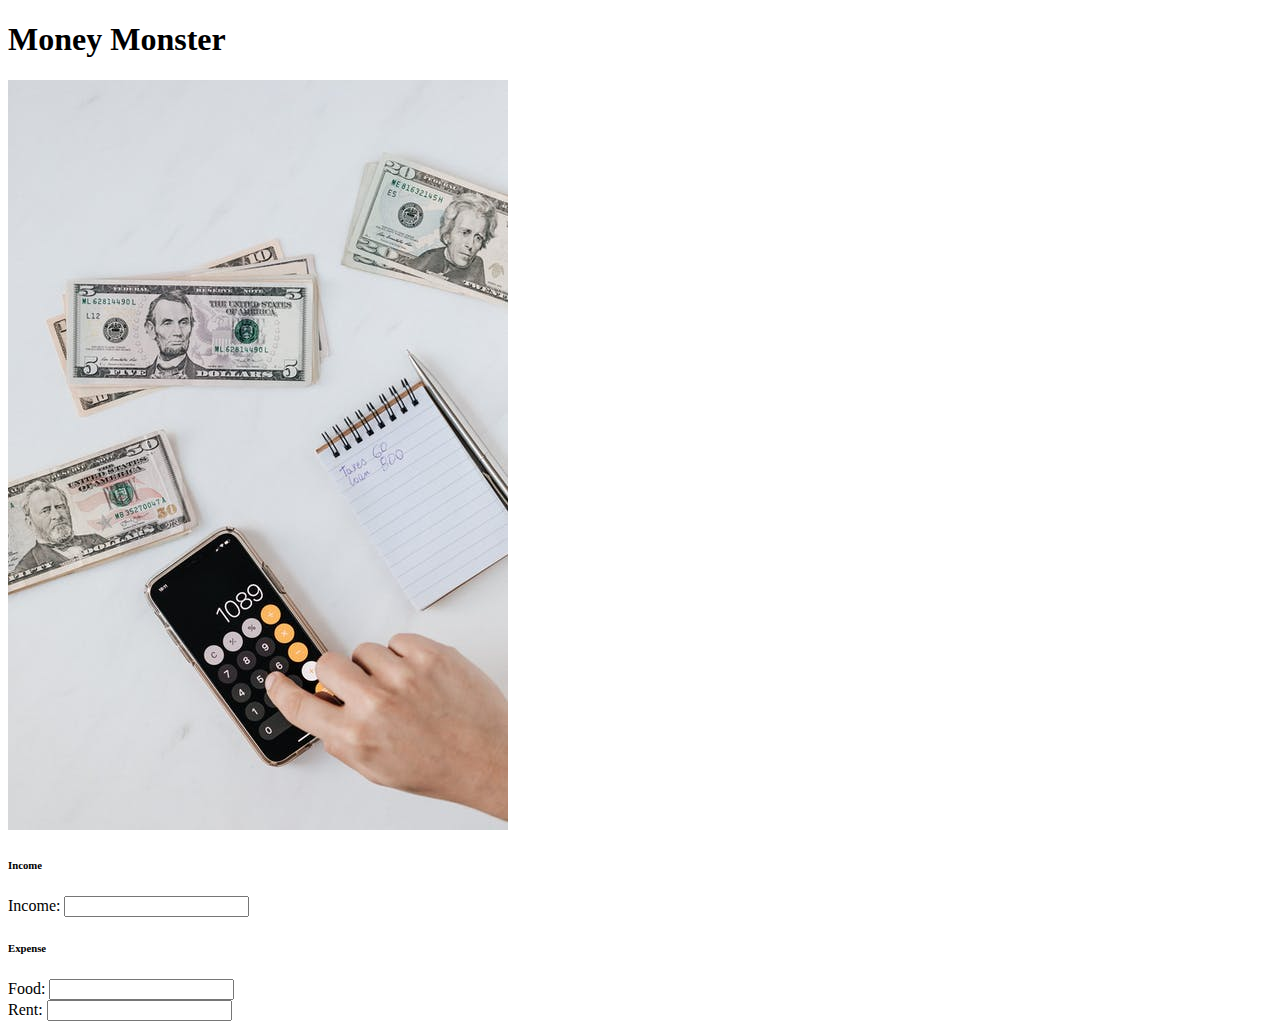
==== index.html @ dae71b56 "using vanila css from start" ====
<!DOCTYPE html>
<html lang="en">
<head>
    <meta charset="UTF-8">
    <meta http-equiv="X-UA-Compatible" content="IE=edge">
    <meta name="viewport" content="width=device-width, initial-scale=1.0">
    <title>Money Monster</title>
    <!-- Tailwind CSS  -->
    <script src="./css/style.css"></script>
</head>
<body>
    <!-- Header Title  -->
    <header>
        <h1 id="#headerText">Money Monster</h1>
    </header>
    
    <!-- Main Section  -->
    <main>
        <div class="grid grid-cols-2 ms-35">
            <div id="left-part">
                <img src="./images/given_pic.jpg" alt="" srcset="">
            </div>
            <div class="flex align-center justify-center text-center bg-red-300 ">

                <!-- Income part -->
                <div >
                    <h6 class="text-lg font-semibold">Income</h6>

                    <label class="m-5" for="">Income:</label>
                    <input type="number">

                    <h6 class="text-lg font-semibold my-5">Expense</h6>

                    <!-- Expense Part  -->
                    <label class="" for="">Food:</label>
                    <input type="number"><br>

                    <label class="" for="">Rent:</label>
                    <input type="number">
                </div>

                
                <div>
                    
                </div>
            </div>
        </div>
    </main>
</body>
</html>
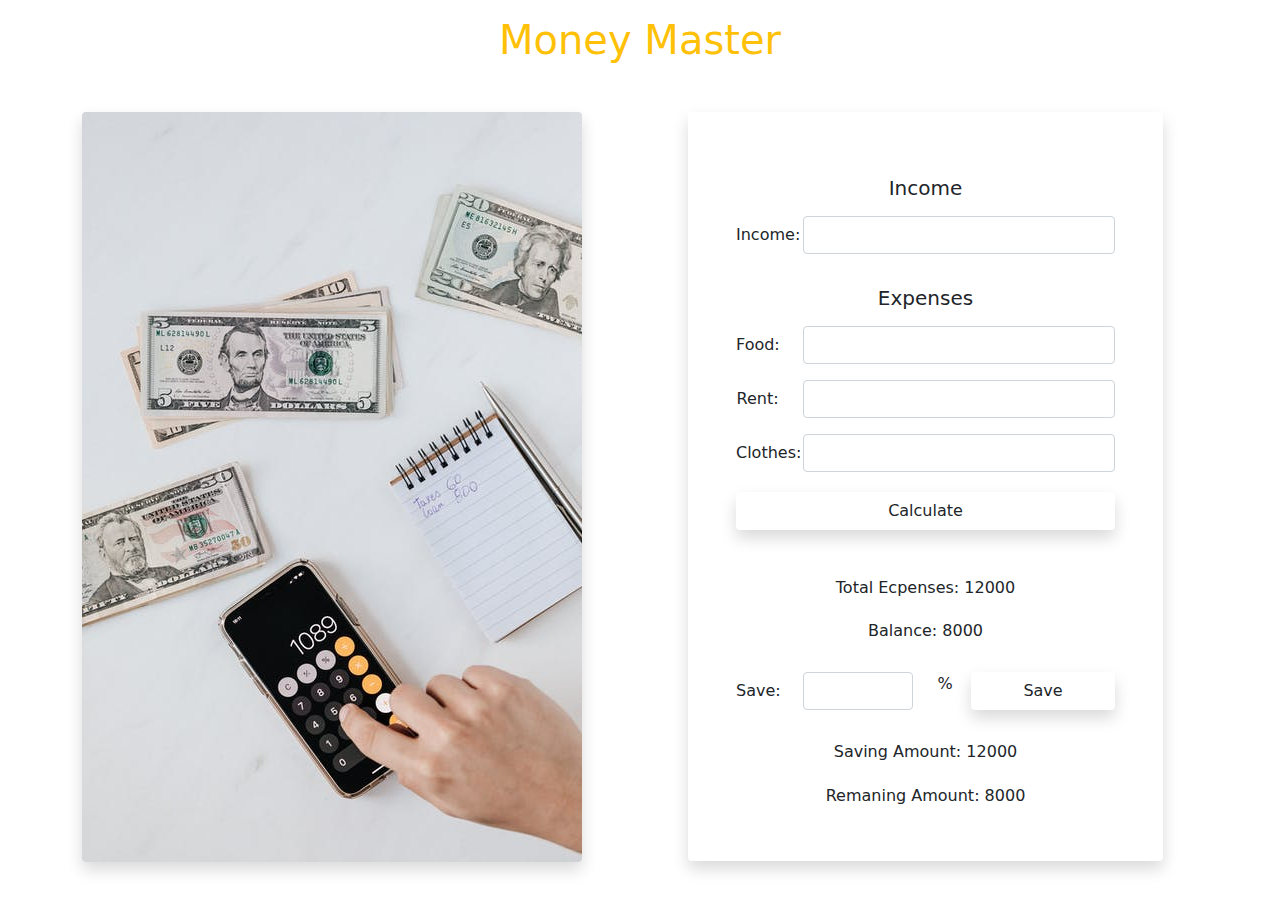
==== commit c0e60b17: "total and balance calculation done!" ====
--- a/index.html
+++ b/index.html
@@ -4,47 +4,84 @@
     <meta charset="UTF-8">
     <meta http-equiv="X-UA-Compatible" content="IE=edge">
     <meta name="viewport" content="width=device-width, initial-scale=1.0">
-    <title>Money Monster</title>
-    <!-- Tailwind CSS  -->
-    <script src="./css/style.css"></script>
+    <title>Document</title>
+    <!-- Bootstrap Link  -->
+    <link rel="stylesheet" href="./css/bootstrap.css">
 </head>
 <body>
-    <!-- Header Title  -->
     <header>
-        <h1 id="#headerText">Money Monster</h1>
+        <h1 class="text-warning text-center my-3">Money Master</h1>
     </header>
-    
-    <!-- Main Section  -->
-    <main>
-        <div class="grid grid-cols-2 ms-35">
-            <div id="left-part">
-                <img src="./images/given_pic.jpg" alt="" srcset="">
+    <main class="container mt-5">
+
+        <div class="row gap-5">
+            
+            <!-- Left Image  -->
+            <div class="col-md-6">
+                <img class=" rounded shadow" src="./images/given_pic.jpg">
             </div>
-            <div class="flex align-center justify-center text-center bg-red-300 ">
 
-                <!-- Income part -->
-                <div >
-                    <h6 class="text-lg font-semibold">Income</h6>
-
-                    <label class="m-5" for="">Income:</label>
-                    <input type="number">
-
-                    <h6 class="text-lg font-semibold my-5">Expense</h6>
-
-                    <!-- Expense Part  -->
-                    <label class="" for="">Food:</label>
-                    <input type="number"><br>
-
-                    <label class="" for="">Rent:</label>
-                    <input type="number">
+            <!-- Calculation Part  -->
+            <div class="col-md-5 d-flex flex-column justify-content-center text-center p-5 mb-5 rounded shadow">
+                
+                <!-- Income  -->
+                <h5 class="my-3">Income</h5>
+                <div class="mb-3 row">
+                    <label for="income" class="col-sm-2 col-form-label">Income:</label>
+                    <div class="col-sm-10">
+                      <input type="number" class="form-control" id="income">
+                    </div>
                 </div>
 
+                <!-- Expenses  -->
+                <h5 class="my-3">Expenses</h5>
+
+                <div class="mb-3 row">
+                    <label for="food" class="col-sm-2 col-form-label">Food:</label>
+                    <div class="col-sm-10">
+                      <input type="number" class="form-control" id="food">
+                    </div>
+                </div>
+                <div class="mb-3 row">
+                    <label for="rent" class="col-sm-2 col-form-label">Rent:</label>
+                    <div class="col-sm-10">
+                      <input type="number" class="form-control" id="rent">
+                    </div>
+                </div>
+                <div class="mb-3 row">
+                    <label for="clothes" class="col-sm-2 col-form-label">Clothes:</label>
+                    <div class="col-sm-10">
+                      <input type="number" class="form-control" id="clothes">
+                    </div>
+                </div>
+
+                <button id="calculate" class="btn shadow mt-1">Calculate</button>
+
+                <h6 class="mt-5">Total Ecpenses: <span id="total">12000</span></h6>
+                <h6 class="my-3">Balance: <span id="balance">8000</span></h6>
                 
-                <div>
-                    
+                
+                <div class="mb-3 row mt-3">
+                    <label for="clothes" class="col-sm-2 col-form-label">Save:</label>
+                    <div class="col-sm-4">
+                      <input type="number" class="form-control" id="save">
+                    </div>
+                    <div class="col-sm-1">
+                      <span>%</span>
+                    </div>
+                    <div class="col-sm-5">
+                        <button id="save" class="btn shadow form-control" >Save</button>
+                    </div>
                 </div>
+                
+                <h6 class="mt-3">Saving Amount: <span>12000</span></h6>
+                <h6 class="mt-3">Remaning Amount: <span>8000</span></h6>
             </div>
         </div>
     </main>
+    <footer>
+        <!-- JS Flie Link  -->
+        <script src="./js/script.js"></script>
+    </footer>
 </body>
 </html>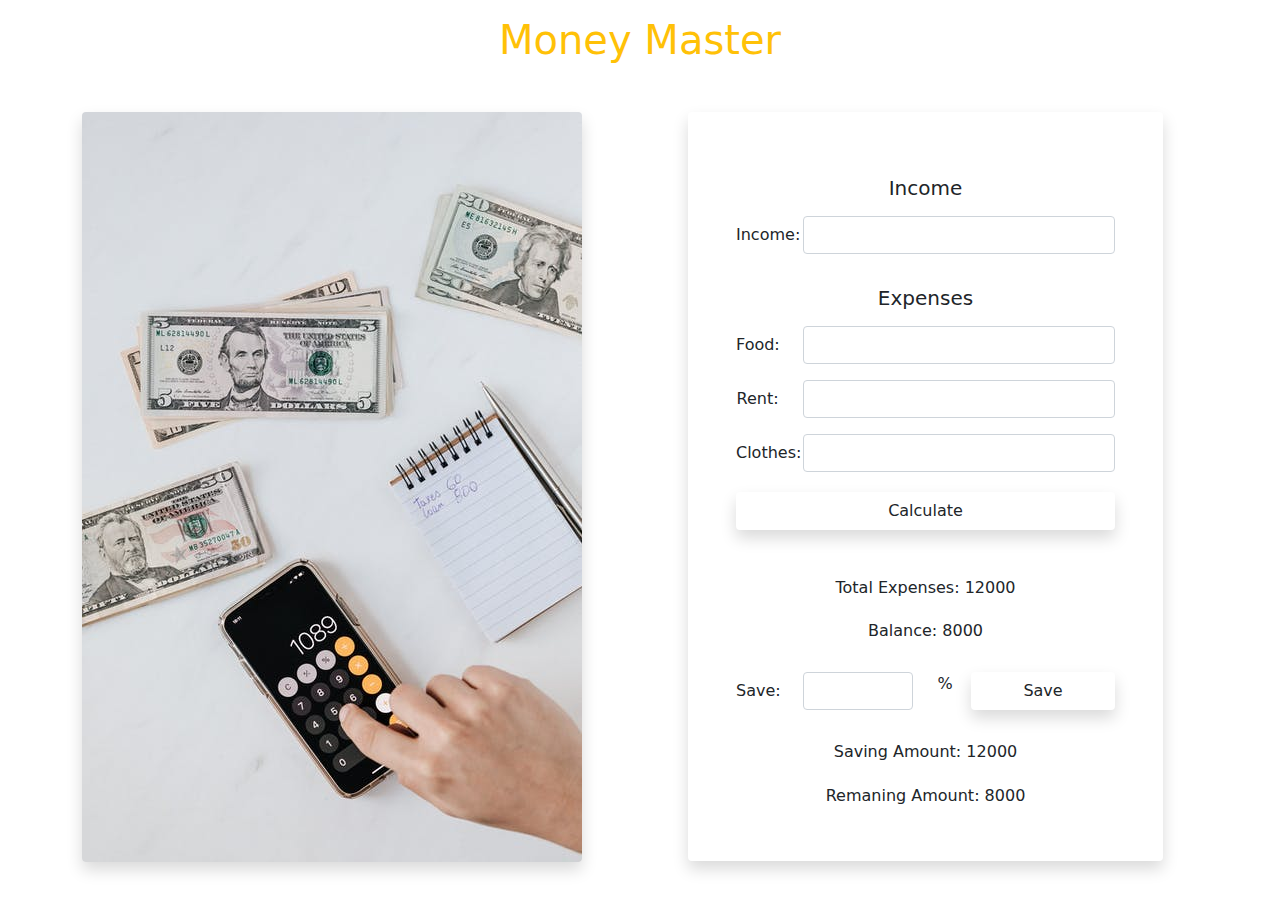
==== commit 519a2a8e: "calculation done and all error solve" ====
--- a/index.html
+++ b/index.html
@@ -57,7 +57,7 @@
 
                 <button id="calculate" class="btn shadow mt-1">Calculate</button>
 
-                <h6 class="mt-5">Total Ecpenses: <span id="total">12000</span></h6>
+                <h6 class="mt-5">Total Expenses: <span id="total">12000</span></h6>
                 <h6 class="my-3">Balance: <span id="balance">8000</span></h6>
                 
                 
@@ -70,12 +70,12 @@
                       <span>%</span>
                     </div>
                     <div class="col-sm-5">
-                        <button id="save" class="btn shadow form-control" >Save</button>
+                        <button id="save-btn" class="btn shadow form-control" >Save</button>
                     </div>
                 </div>
                 
-                <h6 class="mt-3">Saving Amount: <span>12000</span></h6>
-                <h6 class="mt-3">Remaning Amount: <span>8000</span></h6>
+                <h6 class="mt-3">Saving Amount: <span id="savingAmount">12000</span></h6>
+                <h6 class="mt-3">Remaning Amount: <span id="remaningAmount">8000</span></h6>
             </div>
         </div>
     </main>
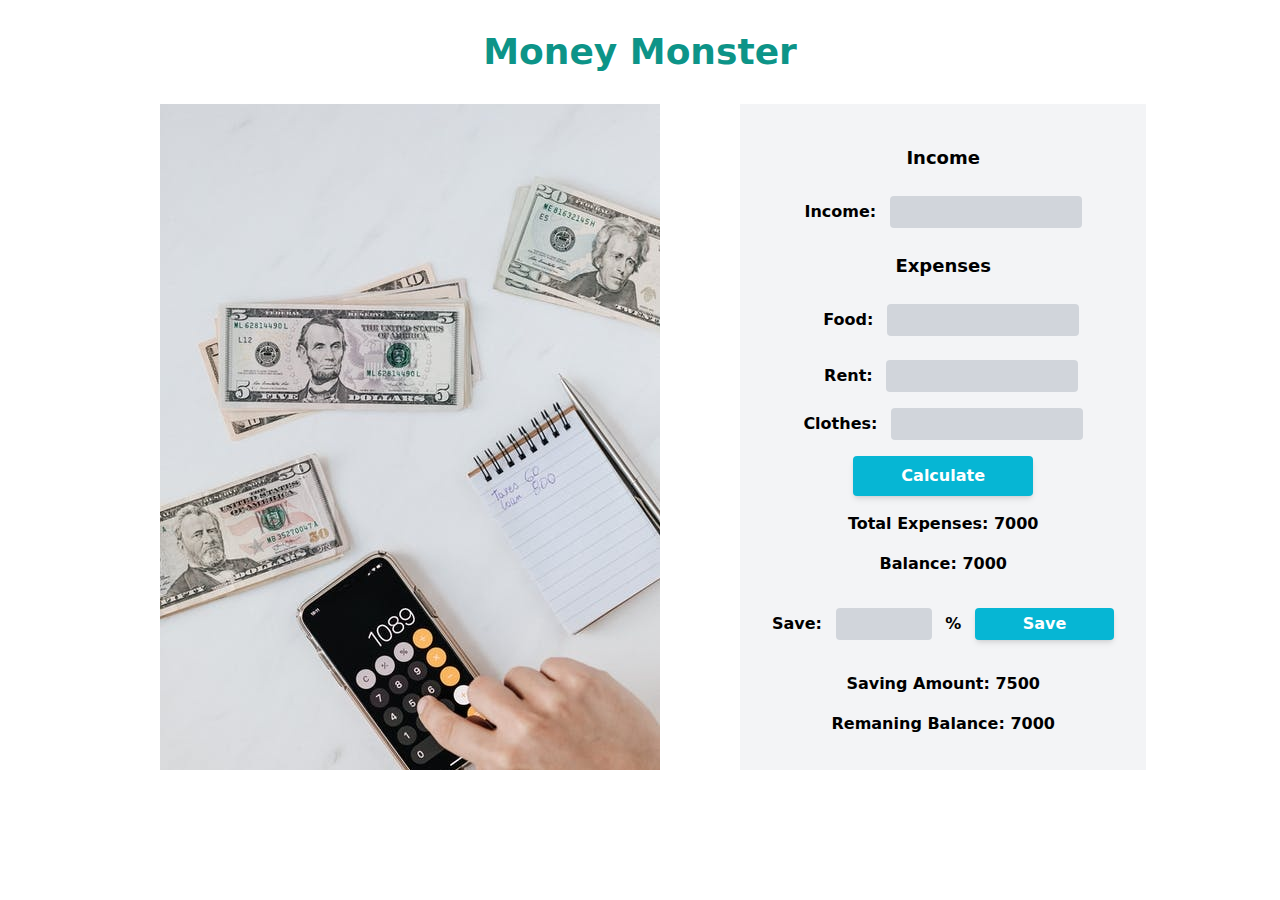
==== commit fffcd871: "all calculation done and bug fixed" ====
--- a/index.html
+++ b/index.html
@@ -5,82 +5,64 @@
     <meta http-equiv="X-UA-Compatible" content="IE=edge">
     <meta name="viewport" content="width=device-width, initial-scale=1.0">
     <title>Document</title>
-    <!-- Bootstrap Link  -->
-    <link rel="stylesheet" href="./css/bootstrap.css">
+    <!-- Tailwind CSS  -->
+    <!-- <script src="https://cdn.tailwindcss.com"></script> -->
+    <script src="./css/tailwind.js"></script>
 </head>
 <body>
     <header>
-        <h1 class="text-warning text-center my-3">Money Master</h1>
+
+        <!-- Header Title  -->
+        <h1 class="text-4xl font-bold text-center text-teal-600 my-8">Money Monster</h1>
     </header>
-    <main class="container mt-5">
 
-        <div class="row gap-5">
-            
-            <!-- Left Image  -->
-            <div class="col-md-6">
-                <img class=" rounded shadow" src="./images/given_pic.jpg">
+    <main class="flex mb-8">
+        <section class="ml-40 mr-20">
+            <img src="./images/given_pic.jpg" alt="">
+        </section>
+        <section class="text-center font-semibold bg-gray-100 px-8 pt-10 pb-4">
+            <h6 class="text-lg font-bold">Income</h6>
+            <div class="my-6">
+                <label for="income">Income:</label>
+                <input type="text" class="px-5 py-1 ml-2 w-48 bg-gray-300 rounded" id="income">
             </div>
 
-            <!-- Calculation Part  -->
-            <div class="col-md-5 d-flex flex-column justify-content-center text-center p-5 mb-5 rounded shadow">
-                
-                <!-- Income  -->
-                <h5 class="my-3">Income</h5>
-                <div class="mb-3 row">
-                    <label for="income" class="col-sm-2 col-form-label">Income:</label>
-                    <div class="col-sm-10">
-                      <input type="number" class="form-control" id="income">
-                    </div>
-                </div>
+            <h6 class="text-lg font-bold">Expenses</h6>
+            <div class="my-6">
+                <label for="food" class="ml-4">Food:</label>
+                <input type="text" class="px-5 py-1 ml-2 w-48 bg-gray-300 rounded" id="food">
+            </div>
+            <div class="my-4">
+                <label for="rent" class="ml-4">Rent:</label>
+                <input type="text" class="px-5 py-1 ml-2 w-48 bg-gray-300 rounded" id="rent">
+            </div>
+            <div class="my-4">
+                <label for="clothes">Clothes:</label>
+                <input type="text" class="px-5 py-1 ml-2 w-48 bg-gray-300 rounded" id="clothes">
+            </div>
 
-                <!-- Expenses  -->
-                <h5 class="my-3">Expenses</h5>
+            <button class="bg-cyan-500 text-white px-12 py-2 rounded font-semibold shadow-md" id="calculate">Calculate</button>
 
-                <div class="mb-3 row">
-                    <label for="food" class="col-sm-2 col-form-label">Food:</label>
-                    <div class="col-sm-10">
-                      <input type="number" class="form-control" id="food">
-                    </div>
-                </div>
-                <div class="mb-3 row">
-                    <label for="rent" class="col-sm-2 col-form-label">Rent:</label>
-                    <div class="col-sm-10">
-                      <input type="number" class="form-control" id="rent">
-                    </div>
-                </div>
-                <div class="mb-3 row">
-                    <label for="clothes" class="col-sm-2 col-form-label">Clothes:</label>
-                    <div class="col-sm-10">
-                      <input type="number" class="form-control" id="clothes">
-                    </div>
-                </div>
+            <div class="my-4">
+                <h6 class="my-4 font-semibold">Total Expenses: <span id="total">7000</span></h6>
+                <h6  class="my-4 font-semibold">Balance: <span id="balance">7000</span></h6>
+            </div>
 
-                <button id="calculate" class="btn shadow mt-1">Calculate</button>
+            <div class="py-4">
+                <label for="save">Save:</label>
+                <input type="text" class="mx-2 bg-gray-300 w-24 py-1 px-7 rounded" id="save">
+                <span>%</span>
+                <button class="ml-2 bg-cyan-500 text-white px-12 py-1 rounded font-semibold shadow-md" id="save-btn">Save</button>
+            </div>
 
-                <h6 class="mt-5">Total Expenses: <span id="total">12000</span></h6>
-                <h6 class="my-3">Balance: <span id="balance">8000</span></h6>
-                
-                
-                <div class="mb-3 row mt-3">
-                    <label for="clothes" class="col-sm-2 col-form-label">Save:</label>
-                    <div class="col-sm-4">
-                      <input type="number" class="form-control" id="save">
-                    </div>
-                    <div class="col-sm-1">
-                      <span>%</span>
-                    </div>
-                    <div class="col-sm-5">
-                        <button id="save-btn" class="btn shadow form-control" >Save</button>
-                    </div>
-                </div>
-                
-                <h6 class="mt-3">Saving Amount: <span id="savingAmount">12000</span></h6>
-                <h6 class="mt-3">Remaning Amount: <span id="remaningAmount">8000</span></h6>
+            <div class="my-4">
+                <h6 class="my-4 font-semibold">Saving Amount: <span id="savingAmount">7500</span></h6>
+                <h6  class="my-4 font-semibold">Remaning Balance: <span id="remaningAmount">7000</span></h6>
             </div>
-        </div>
+        </section>
     </main>
+
     <footer>
-        <!-- JS Flie Link  -->
         <script src="./js/script.js"></script>
     </footer>
 </body>
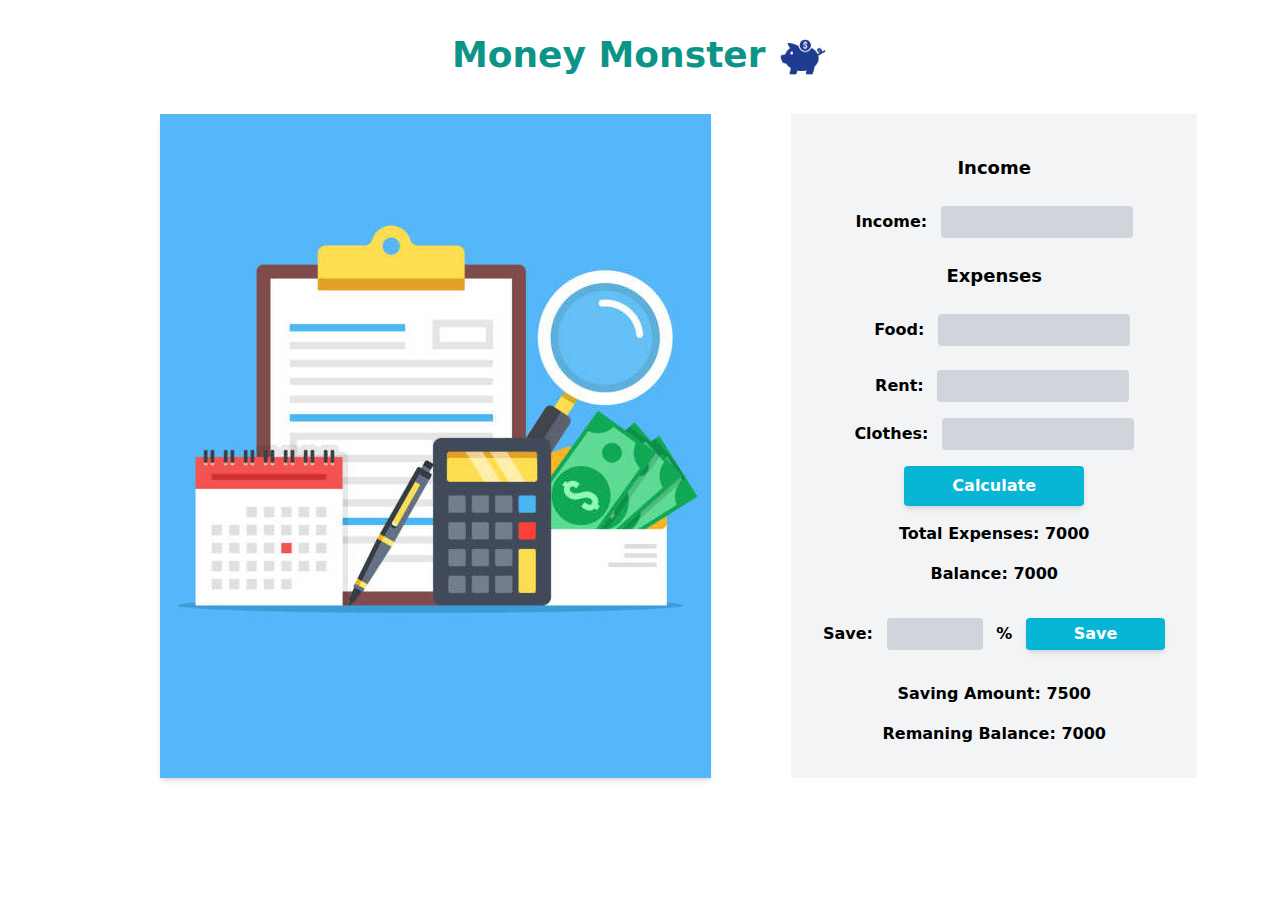
==== commit 44d9e25e: "mobile responsive done with given design and changed image." ====
--- a/index.html
+++ b/index.html
@@ -5,28 +5,40 @@
     <meta http-equiv="X-UA-Compatible" content="IE=edge">
     <meta name="viewport" content="width=device-width, initial-scale=1.0">
     <title>Document</title>
-    <!-- Tailwind CSS  -->
-    <!-- <script src="https://cdn.tailwindcss.com"></script> -->
+
+    <!-- Tailwind CSS File -->
     <script src="./css/tailwind.js"></script>
+
+    <!-- Custom CSS Link -->
+    <link rel="stylesheet" href="./css/style.css">
 </head>
 <body>
     <header>
 
         <!-- Header Title  -->
-        <h1 class="text-4xl font-bold text-center text-teal-600 my-8">Money Monster</h1>
+        <h1 class="text-4xl font-bold text-center text-teal-600 my-8">Money Monster
+            <img id="header-logo" src="./images/pngwing.com (2).png" alt="">
+        </h1>
     </header>
 
-    <main class="flex mb-8">
-        <section class="ml-40 mr-20">
-            <img src="./images/given_pic.jpg" alt="">
+    <main class="lg:flex md:flex-row mb-8">
+
+        <!-- Left Image  -->
+        <section class="lg:ml-40 lg:mr-20 shadow-md md:order-first" id="left-image">
+            <img src="./images/cal.jpg" alt="">
         </section>
-        <section class="text-center font-semibold bg-gray-100 px-8 pt-10 pb-4">
+
+        <!-- Calculation Section  -->
+        <section class="text-center font-semibold bg-gray-100 px-8 pt-10 pb-4  md:order-last">
+
+            <!-- Income part  -->
             <h6 class="text-lg font-bold">Income</h6>
             <div class="my-6">
                 <label for="income">Income:</label>
                 <input type="text" class="px-5 py-1 ml-2 w-48 bg-gray-300 rounded" id="income">
             </div>
 
+            <!-- Expense Part  -->
             <h6 class="text-lg font-bold">Expenses</h6>
             <div class="my-6">
                 <label for="food" class="ml-4">Food:</label>
@@ -48,6 +60,7 @@
                 <h6  class="my-4 font-semibold">Balance: <span id="balance">7000</span></h6>
             </div>
 
+            <!-- Saving Part  -->
             <div class="py-4">
                 <label for="save">Save:</label>
                 <input type="text" class="mx-2 bg-gray-300 w-24 py-1 px-7 rounded" id="save">
@@ -63,6 +76,7 @@
     </main>
 
     <footer>
+        <!-- JS file link  -->
         <script src="./js/script.js"></script>
     </footer>
 </body>
--- a/css/style.css
+++ b/css/style.css
@@ -0,0 +1,8 @@
+#header-logo{
+    width: 50px;
+    display: inline;
+}
+
+#left-image{
+    background-color: #55B6FA;
+}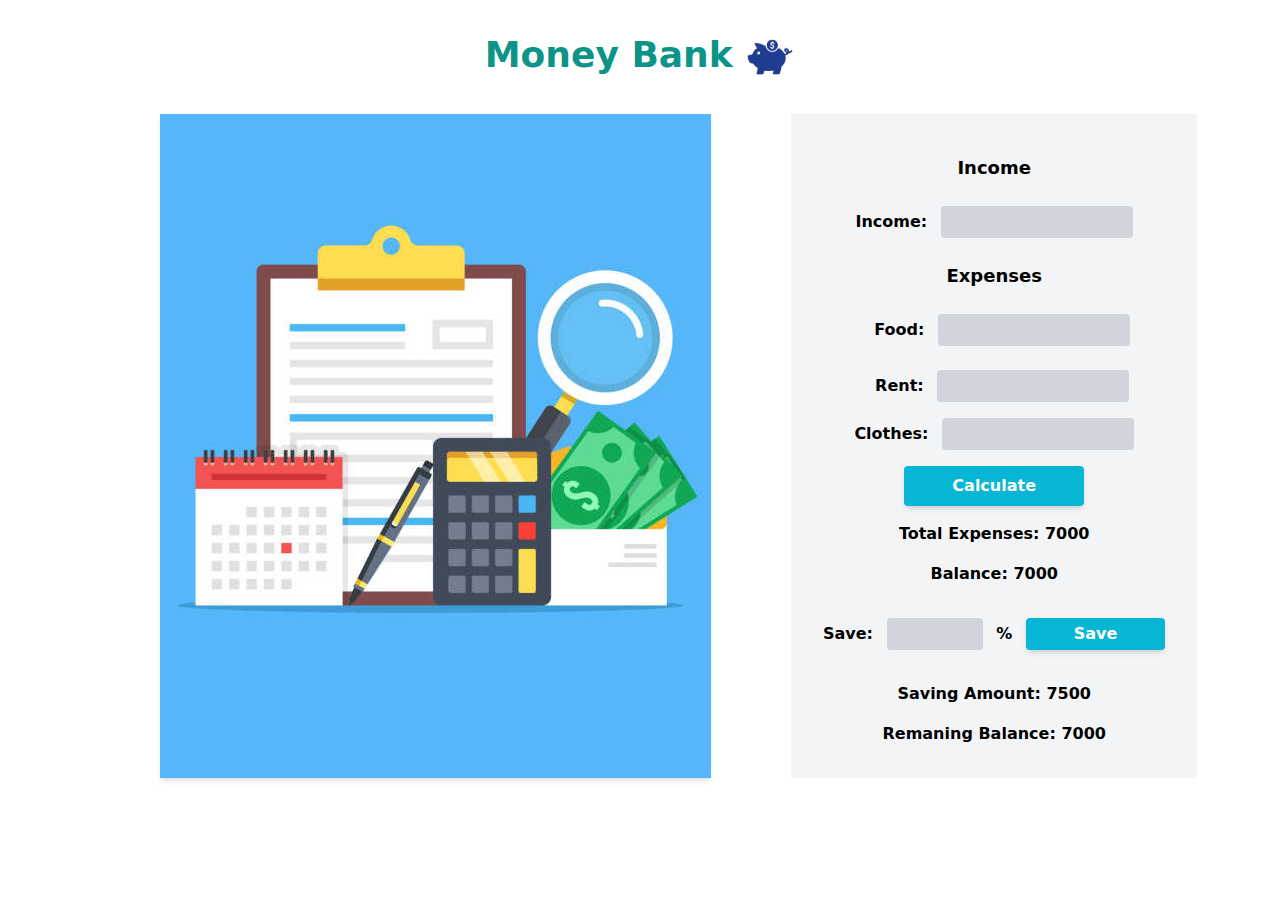
==== commit 9956c9a0: "name changed" ====
--- a/index.html
+++ b/index.html
@@ -4,7 +4,7 @@
     <meta charset="UTF-8">
     <meta http-equiv="X-UA-Compatible" content="IE=edge">
     <meta name="viewport" content="width=device-width, initial-scale=1.0">
-    <title>Document</title>
+    <title>MB</title>
 
     <!-- Tailwind CSS File -->
     <script src="./css/tailwind.js"></script>
@@ -16,7 +16,7 @@
     <header>
 
         <!-- Header Title  -->
-        <h1 class="text-4xl font-bold text-center text-teal-600 my-8">Money Monster
+        <h1 class="text-4xl font-bold text-center text-teal-600 my-8">Money Bank
             <img id="header-logo" src="./images/pngwing.com (2).png" alt="">
         </h1>
     </header>
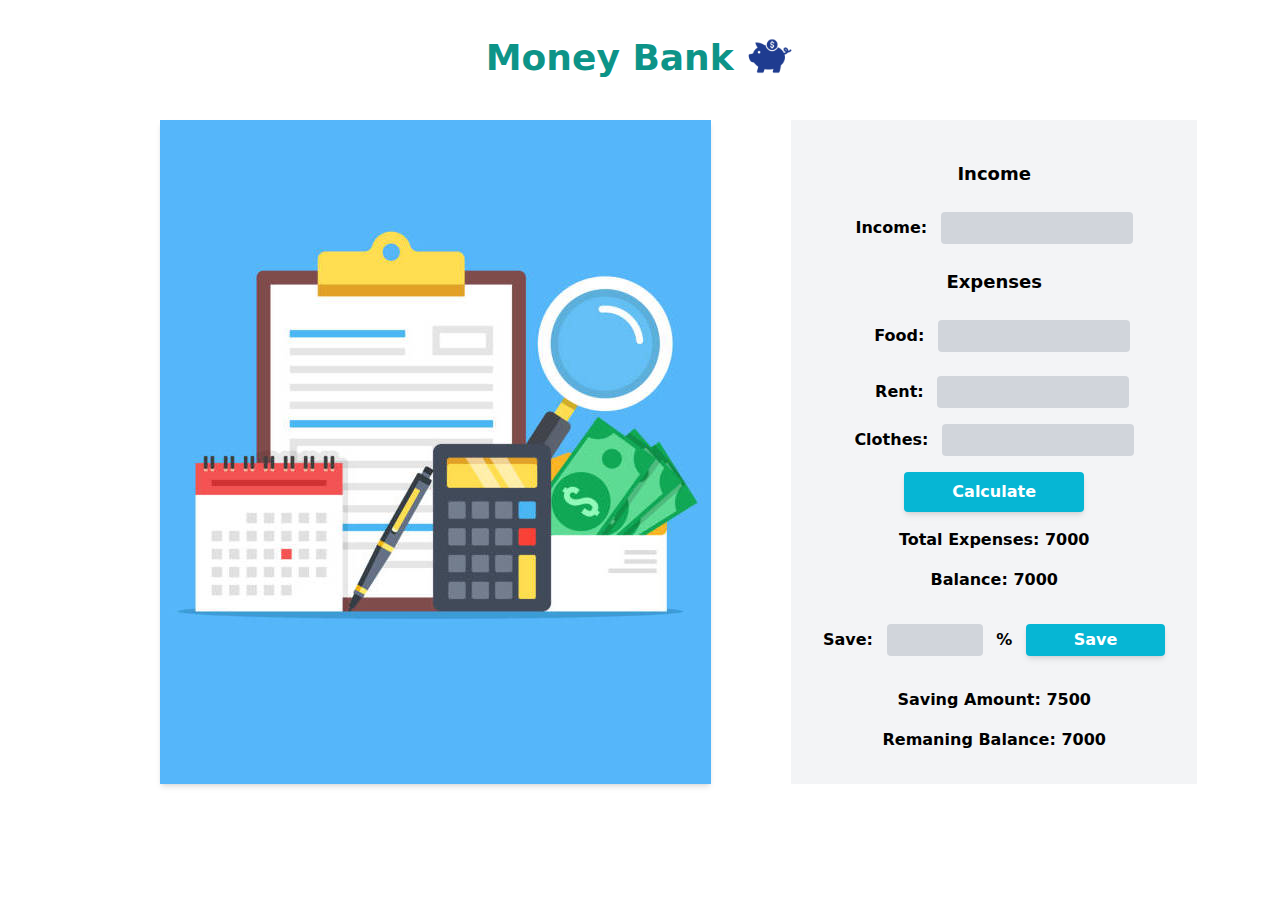
==== commit 40d03cfb: "reduced custom css by using tailwind css" ====
--- a/index.html
+++ b/index.html
@@ -17,7 +17,7 @@
 
         <!-- Header Title  -->
         <h1 class="text-4xl font-bold text-center text-teal-600 my-8">Money Bank
-            <img id="header-logo" src="./images/pngwing.com (2).png" alt="">
+            <img class="inline w-12 mb-2" src="./images/pngwing.com (2).png" alt="">
         </h1>
     </header>
 
--- a/css/style.css
+++ b/css/style.css
@@ -1,8 +1,3 @@
-#header-logo{
-    width: 50px;
-    display: inline;
-}
-
 #left-image{
     background-color: #55B6FA;
 }